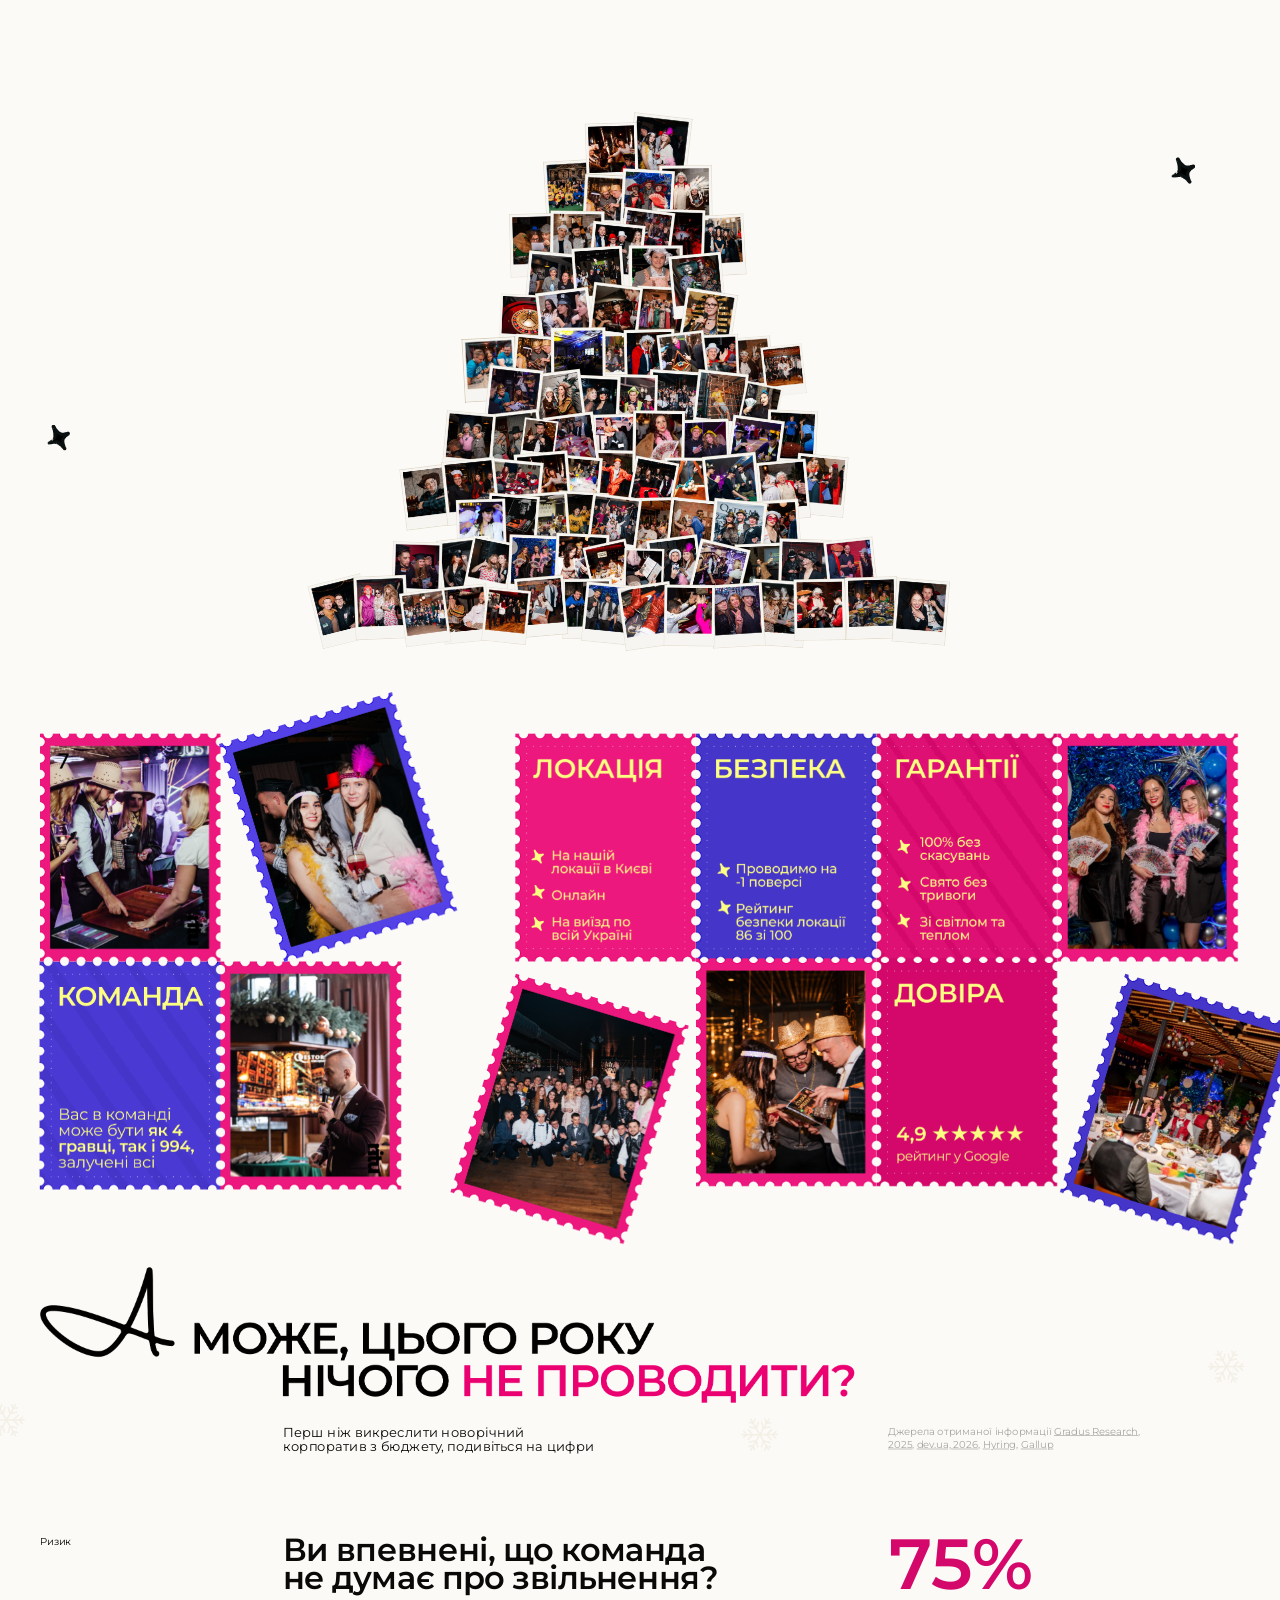
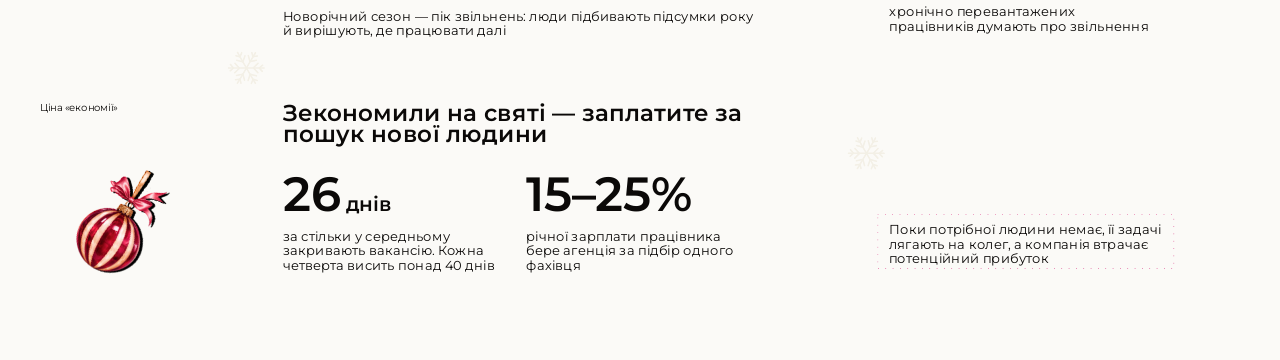
==== index.html @ 0a0fd033 "Move site to repo root, tree preloader intro, stamps tear off one by one, no added shadows Drops the" ====
<!doctype html>
<html lang="uk">
<head>
<meta charset="utf-8">
<meta name="viewport" content="width=device-width, initial-scale=1">
<title>Новорічний корпоратив 2027 · Q-team</title>
<meta name="description" content="Нова надихаюча програма під ключ, на своїй локації зі світлом та без тривог.">
<link rel="preconnect" href="https://fonts.googleapis.com">
<link rel="preconnect" href="https://fonts.gstatic.com" crossorigin>
<link href="https://fonts.googleapis.com/css2?family=Caveat:wght@700&family=Montserrat:wght@400;500;600;700&display=swap" rel="stylesheet">
<link rel="stylesheet" href="style.css">
<link rel="preload" as="image" href="assets/hero-title-1.png" fetchpriority="high">
<link rel="preload" as="image" href="assets/hero-title-2.png" fetchpriority="high">
<link rel="preload" as="image" href="assets/hero-star.png">
<link rel="preload" as="image" href="assets/hero-medal.png">
</head>
<body>

<!-- ===== 1. HERO · ялинка з полароїдів ===== -->
<section class="sec" id="hero" data-h="1030" aria-label="Новорічний корпоратив">
  <div class="stage">
    <div class="tree" id="tree" aria-hidden="true"></div>

    <img class="star" src="assets/hero-star.png" alt="" style="left:875.6px;top:35.7px;width:160.1px">

    <h1 class="sr">Новорічний корпоратив</h1>
    <img class="title t1" src="assets/hero-title-1.png" alt="" style="left:6px;top:204px;width:802.6px">
    <img class="title t2" src="assets/hero-title-2.png" alt="" style="left:1023.5px;top:318.5px;width:834.3px">

    <p class="hero-sub" style="left:60px;top:383px;width:760px"><b>Нова надихаюча програма</b> під ключ, <br>на своїй локації зі світлом та без тривог</p>

    <img class="arr" src="assets/arr-det.svg" alt="" style="left:1004.3px;top:160.6px;width:128.3px">
    <img class="arr rtl" src="assets/arr-fort.svg" alt="" style="left:555.4px;top:529.8px;width:151.4px">
    <img class="arr" src="assets/arr-caps.svg" alt="" style="left:1258.7px;top:671.9px;width:139.3px">
    <img class="arr rtl" src="assets/arr-online.svg" alt="" style="left:386.7px;top:794.8px;width:121.8px">

    <span class="lab" style="left:1201px;top:149px;--r:-18deg">Різдвяний<br>детектив</span>
    <span class="lab" style="left:552px;top:600px;--r:19deg">Форт Боярд</span>
    <span class="lab" style="left:1450px;top:709px;--r:17deg">Капсула<br>Часу</span>
    <span class="lab" style="left:337px;top:798px;--r:-34deg">Онлайн<br>тімбілдінг</span>

    <img class="spark" src="assets/sparkle.svg" alt="" style="left:70.6px;top:637.1px;width:34.8px">
    <img class="spark" src="assets/sparkle.svg" alt="" style="left:1756.9px;top:235.7px;width:36.6px">

    <a class="cta" href="#zayavka" style="left:1463px;top:505px">Залишити заявку</a>
    <img class="medal" src="assets/hero-medal.png" alt="Медаль" style="left:1375.7px;top:442.2px;width:156.2px">
  </div>
</section>

<!-- ===== 2. ПЕРЕВАГИ · поштові марки ===== -->
<section class="sec" id="stamps" data-h="830" aria-label="Чому Q-team">
  <div class="stage">
    <h2 class="sr">Локація, безпека, гарантії, команда і довіра</h2>
    <!-- straight layout = Figma 572:2; the three .tear stamps peel off on scroll into the 470:13295 poses -->
    <div class="st" style="left:772.695px;top:69.723px;width:271.102px">
      <img src="assets/stamps/s-location.png" alt="Локація: на нашій локації в Києві, онлайн, на виїзд по всій Україні">
      <img class="bul" src="assets/stamps/bullet.svg" alt="" style="left:24.243px;top:174.49px">
      <img class="bul" src="assets/stamps/bullet.svg" alt="" style="left:25.243px;top:227.49px">
      <img class="bul" src="assets/stamps/bullet.svg" alt="" style="left:24.243px;top:275.49px">
    </div>
    <div class="st" style="left:1314.898px;top:69.723px;width:271.102px"><img src="assets/stamps/s-guarantee.png" alt="Гарантії: 100% без скасувань, свято без тривоги, зі світлом та теплом"></div>
    <div class="st" style="left:1043.796px;top:69.723px;width:271.102px"><img src="assets/stamps/s-safety.png" alt="Безпека: проводимо на −1 поверсі, рейтинг безпеки локації 86 зі 100"></div>
    <div class="st" style="left:1586px;top:69.723px;width:271.102px"><img src="assets/stamps/p-day5.png" alt="Гості свята з віялами"></div>
    <div class="st" style="left:1043.796px;top:406.891px;width:271.102px"><img src="assets/stamps/p-day6.png" alt="Гості розглядають підказку квесту"></div>
    <div class="st" style="left:1314.898px;top:406.891px;width:271.102px"><img src="assets/stamps/s-trust.png" alt="Довіра: 4,9 зірок, рейтинг у Google"></div>
    <div class="st" style="left:59.24px;top:411.065px;width:543.063px"><img src="assets/stamps/g-team.png" alt="Команда: вас може бути як 4 гравці, так і 994, залучені всі"></div>
    <div class="st" style="left:60.1px;top:69.723px;width:271.102px"><img src="assets/stamps/p-day7.png" alt="Гості корпоративу за ігровим столом"></div>
    <div class="st tear" data-s="1,0,0,1,331.202,69.723" data-t="0.958,-0.287,0.287,0.958,328.683,85.087" style="left:331.202px;top:69.723px;width:271.102px"><img src="assets/stamps/st-day1.png" alt="Гості в карнавальних костюмах"></div>
    <div class="st tear" data-s="-1,0,0,1,1857.102,406.89" data-t="-0.958,-0.287,-0.287,0.958,1947.59,507.99" style="left:1586px;top:406.89px;width:271.102px"><img src="assets/stamps/st-day2b.png" alt="Святковий банкет"></div>
    <div class="st tear" data-s="-1,0,0,1,1043.797,411.891" data-t="-0.958,-0.287,-0.287,0.958,1033.199,507.99" style="left:772.695px;top:411.891px;width:271.102px"><img src="assets/stamps/st-day9.png" alt="Велика команда на корпоративі"></div>
  </div>
</section>

<!-- ===== 3. А МОЖЕ НЕ ПРОВОДИТИ · кулька падає ===== -->
<section class="sec" id="pain" data-h="1080" aria-label="А може, цього року нічого не проводити?">
  <div class="stage">
    <img class="snow" src="assets/snowflake.svg" alt="" style="left:1810.7px;top:165px">
    <img class="snow" src="assets/snowflake.svg" alt="" style="left:1110.8px;top:266.7px">
    <img class="snow" src="assets/snowflake.svg" alt="" style="left:-19px;top:245.3px">
    <img class="snow" src="assets/snowflake.svg" alt="" style="left:1270.8px;top:745.3px">
    <img class="snow" src="assets/snowflake.svg" alt="" style="left:340.8px;top:616.7px">

    <h2 class="sr">А може, цього року нічого не проводити?</h2>
    <img class="ptitle" src="assets/pain-title.png" alt="" style="left:56.8px;top:41.4px;width:1229.2px">

    <p class="t20" style="left:424px;top:277px;width:479px">Перш ніж викреслити новорічний корпоратив з бюджету, подивіться на цифри</p>
    <p class="src" style="left:1332px;top:277px;width:400px">Джерела отриманої інформації
      <a href="https://vikna.tv/dozvillia/opytuvannia/chomu-ukrayinczi-hochut-zvilnytysya-navit-iz-horoshyh-kompanij/" target="_blank" rel="noopener">Gradus Research, 2025</a>,
      <a href="https://dev.ua/news/naim-1783599997" target="_blank" rel="noopener">dev.ua, 2026</a>,
      <a href="https://hyring.com/blog/recruitment-agency-fees-usa/" target="_blank" rel="noopener">Hyring</a>,
      <a href="https://www.gallup.com/workplace/713057/employee-wellbeing-productivity.aspx" target="_blank" rel="noopener">Gallup</a></p>

    <p class="lbl" style="left:60px;top:443px">Ризик</p>
    <h3 class="h48" style="left:424px;top:443px;width:900px">Ви впевнені, що команда<br>не думає про звільнення?</h3>
    <p class="t20" style="left:424px;top:553px;width:724px">Новорічний сезон — пік звільнень: люди підбивають підсумки року й вирішують, де працювати далі</p>
    <p class="big" style="left:1334px;top:443px">75%</p>
    <p class="t20" style="left:1334px;top:546px;width:402px">хронічно перевантажених працівників думають про звільнення</p>

    <p class="lbl" style="left:60px;top:693px">Ціна «економії»</p>
    <h3 class="h35" style="left:424px;top:693px;width:720px">Зекономили на святі — заплатите за пошук нової людини</h3>
    <p class="num" style="left:424px;top:795px">26<small> днів</small></p>
    <p class="t20" style="left:424px;top:883px;width:327px">за стільки у середньому закривають вакансію. Кожна четверта висить понад 40 днів</p>
    <p class="num" style="left:789px;top:795px">15–25%</p>
    <p class="t20" style="left:789px;top:883px;width:320px">річної зарплати працівника бере агенція за підбір одного фахівця</p>

    <img class="parr" src="assets/arr-pink.svg" alt="" style="left:1629.2px;top:621.7px;width:123.4px">
    <img class="dots" src="assets/dotted-box.svg" alt="" style="left:1315.8px;top:861.3px;width:446px">
    <p class="t20" style="left:1333px;top:873px;width:423px">Поки потрібної людини немає, її задачі лягають на колег, а компанія втрачає потенційний прибуток</p>

    <!-- ball: hangs at the title, sways, falls and breaks -->
    <img class="shadow" id="ballShadow" src="assets/rect104.png" alt="" style="left:124.9px;top:914.4px;width:197.4px">
    <img class="broken" id="ballBroken" src="assets/ball-broken.png" alt="" style="left:128.7px;top:692.1px;width:186.9px">
    <div class="shards" id="shards" style="left:222px;top:940px"></div>
    <img class="ball" id="ball" src="assets/ball.png" alt="" style="left:180.4px;top:140.2px;width:130.5px">
  </div>
</section>

<script src="tree-data.js"></script>
<script src="main.js"></script>
</body>
</html>
---- style.css ----
:root{
  --bg:#FBFAF7; --ink:#0B0908; --pink:#EC187E; --pink2:#D3086A; --yel:#FDFF83;
  --pop:cubic-bezier(.34,1.56,.64,1); --ez:cubic-bezier(.22,1,.36,1);
}
*{box-sizing:border-box;margin:0;padding:0}
html,body{background:var(--bg);color:var(--ink);font-family:Montserrat,system-ui,sans-serif;overflow-x:hidden}
img{display:block;user-select:none;-webkit-user-drag:none}
.sr{position:absolute!important;width:1px;height:1px;overflow:hidden;clip:rect(0 0 0 0);white-space:nowrap}

/* every block is a 1920 px design stage scaled to the viewport width */
.sec{position:relative;width:100%;overflow:hidden}
.stage{position:absolute;left:0;top:0;width:1920px;transform-origin:0 0;transform:scale(var(--k,1))}
.stage>*{position:absolute}

/* ================= HERO ================= */
#hero .stage{height:1030px}
.tree{left:0;top:0;width:1920px;height:1030px}
.pl{position:absolute;left:0;top:0;z-index:2;transform-origin:50% 50%;cursor:zoom-in;
  transform:translate(var(--x),var(--y)) rotate(var(--a))}
.anim .pl.wait{visibility:hidden}
.zm{position:absolute;left:0;top:0;z-index:50;pointer-events:none;transition:transform .45s var(--ez),opacity .2s}

.title{z-index:5}
.title.t1{z-index:1}
.hero-sub{font-size:35px;line-height:1.1;letter-spacing:-.04em;font-weight:500;color:#000;z-index:5}
.hero-sub b{font-weight:600;color:var(--pink)}
.lab{font-family:Caveat,cursive;font-weight:700;font-size:35px;line-height:.85;letter-spacing:-.01em;color:var(--pink);
  text-align:center;white-space:nowrap;z-index:6;transform:translate(-50%,-50%) rotate(var(--r))}
.arr,.spark,.star{z-index:6}
.cta{z-index:7;display:flex;align-items:center;justify-content:center;width:395px;height:72px;border-radius:3px;
  background:var(--pink);color:var(--yel);font:700 26px/1.2 Montserrat,sans-serif;text-transform:uppercase;text-decoration:none;
  box-shadow:6px 6px 0 var(--ink); /* the black block behind the button is part of the Figma design */
  transition:transform .3s var(--pop),background-color .2s,color .2s}
.cta:hover{transform:translate(-4px,-4px) scale(1.07);background:var(--yel);color:var(--pink)}
.cta:active{transform:translate(2px,2px);transition-duration:.08s}
.cta:focus-visible{outline:3px solid var(--ink);outline-offset:6px}
.medal{z-index:8;pointer-events:none}

/* hero intro (only when JS is on) */
.anim .star{opacity:0;transform:translateY(-240px) rotate(-70deg) scale(.5);transition:transform 1.05s var(--pop),opacity .4s var(--ez)}
.anim .star.on{opacity:1;transform:none}
.anim .arr{clip-path:inset(-20% 100% -20% -20%);transition:clip-path .9s cubic-bezier(.45,.05,.3,1)}
.anim .arr.rtl{clip-path:inset(-20% -20% -20% 100%)}
.anim .arr.on{clip-path:inset(-20% -20% -20% -20%)}
.anim .lab{opacity:0;transition:opacity .7s var(--ez) .25s}
.anim .lab.on{opacity:1}
.anim .title,.anim .hero-sub{opacity:0;transform:translateY(24px);transition:opacity .8s var(--ez),transform .9s var(--ez)}
.anim .title.on,.anim .hero-sub.on{opacity:1;transform:none}
.anim .cta:not(.on){opacity:0;transform:translateY(24px)}
.anim .cta.on{transition:transform .3s var(--pop),background-color .2s,color .2s,opacity .8s}
.anim .medal{opacity:0;transform:scale(.4) rotate(-30deg);transition:transform .8s var(--pop),opacity .4s}
.anim .medal.on{opacity:1;transform:none}

/* ================= STAMPS ================= */
#stamps{overflow:visible;z-index:2}
#stamps .stage{height:830px}
.st{z-index:1;transform-origin:0 0;will-change:transform}
.st img{width:100%;height:auto}
.st .bul{position:absolute;width:18.8px}
.st.tear{z-index:3;transition:transform 1s cubic-bezier(.34,1.35,.64,1)}

/* ================= PAIN / BALL ================= */
#pain{z-index:1}
#pain .stage{height:1080px}
.snow{width:58px;opacity:.9}
.ptitle{z-index:3}
.t20{font-size:20px;line-height:1.1;color:var(--ink)}
.src{font-size:15px;line-height:1.3;color:#A8A6A2}
.src a{color:inherit}
.src a:hover{color:var(--pink)}
.lbl{font-size:15px;line-height:1.2;letter-spacing:-.02em}
.h48{font-size:48px;line-height:.9;font-weight:600;letter-spacing:-.02em}
.h35{font-size:35px;line-height:.9;font-weight:600}
.big{font-size:107px;line-height:.81;font-weight:600;color:var(--pink2)}
.num{font-size:72px;line-height:72px;font-weight:600}
.num small{font-size:30px}
.dots{z-index:0}
.anim .parr{clip-path:inset(100% -10% -10% -10%);transition:clip-path 1s cubic-bezier(.45,.05,.3,1)}
.anim .parr.on{clip-path:inset(-10% -10% -10% -10%)}

.ball{z-index:10;transform-origin:50% 0;will-change:transform}
.broken,.shadow{opacity:0;z-index:9}
.broken.on{opacity:1;animation:land .55s var(--pop)}
.shadow.on{opacity:1;transition:opacity .4s}
@keyframes land{0%{transform:translateY(-14px) scaleY(.9)}60%{transform:translateY(2px) scaleY(1.03)}100%{transform:none}}
.ball.sway{animation:sway 1.7s ease-in-out forwards}
@keyframes sway{
  0%{transform:rotate(0)} 18%{transform:rotate(7deg)} 38%{transform:rotate(-9deg)}
  58%{transform:rotate(11deg)} 78%{transform:rotate(-6deg)} 100%{transform:rotate(3deg)}}
.ball.fall{transition:transform .62s cubic-bezier(.55,0,1,.45)}
.ball.gone{opacity:0;transition:opacity .05s}
.shards{width:0;height:0;z-index:11}
.shards i{position:absolute;left:0;top:0;width:10px;height:7px;border-radius:2px;
  transition:transform .7s cubic-bezier(.2,.8,.3,1),opacity .7s ease-in}
#pain.hit .stage{animation:jolt .35s ease-out}
@keyframes jolt{0%,100%{translate:0 0}30%{translate:0 4px}60%{translate:0 -2px}}

@media (prefers-reduced-motion:reduce){
  .anim .star,.anim .arr,.anim .lab,.anim .title,.anim .hero-sub,.anim .cta,.anim .medal,.anim .parr{opacity:1!important;transform:none!important;clip-path:none!important;transition:none!important}
  .anim .pl.wait{visibility:visible}
}
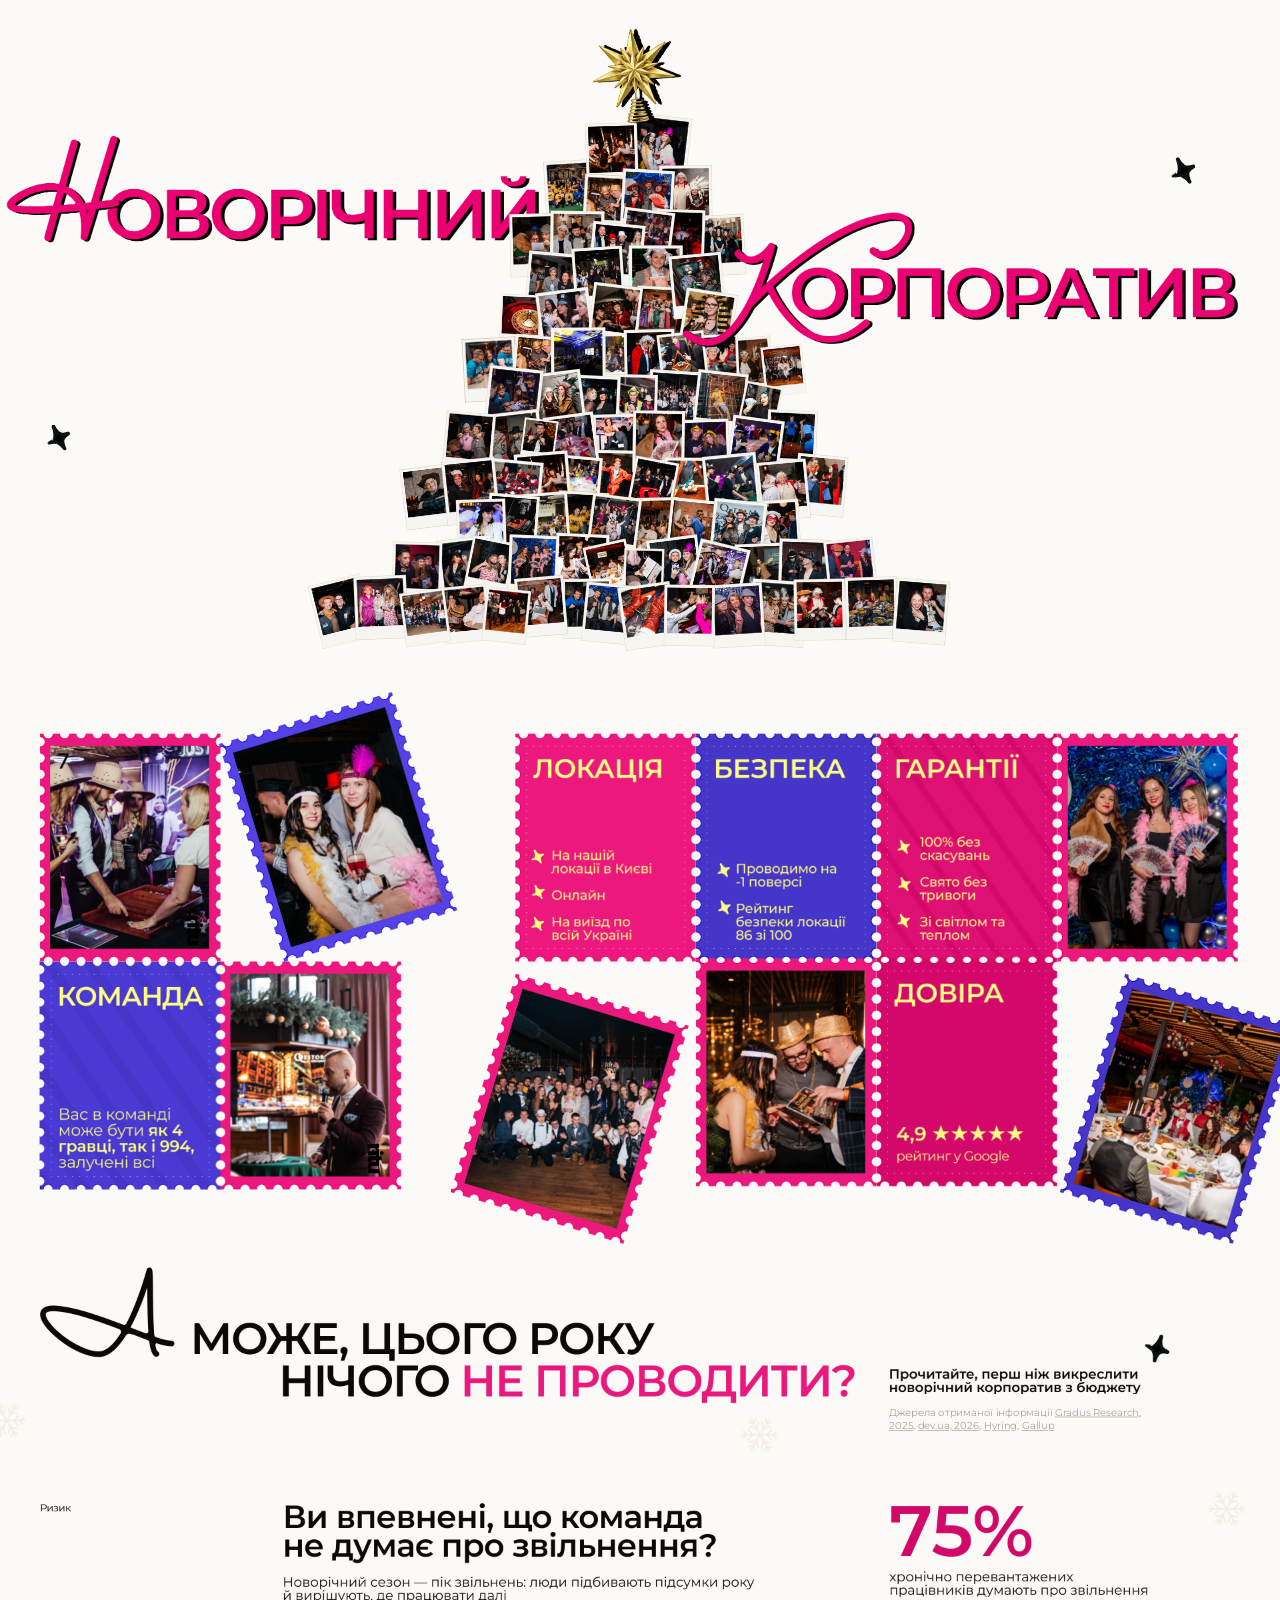
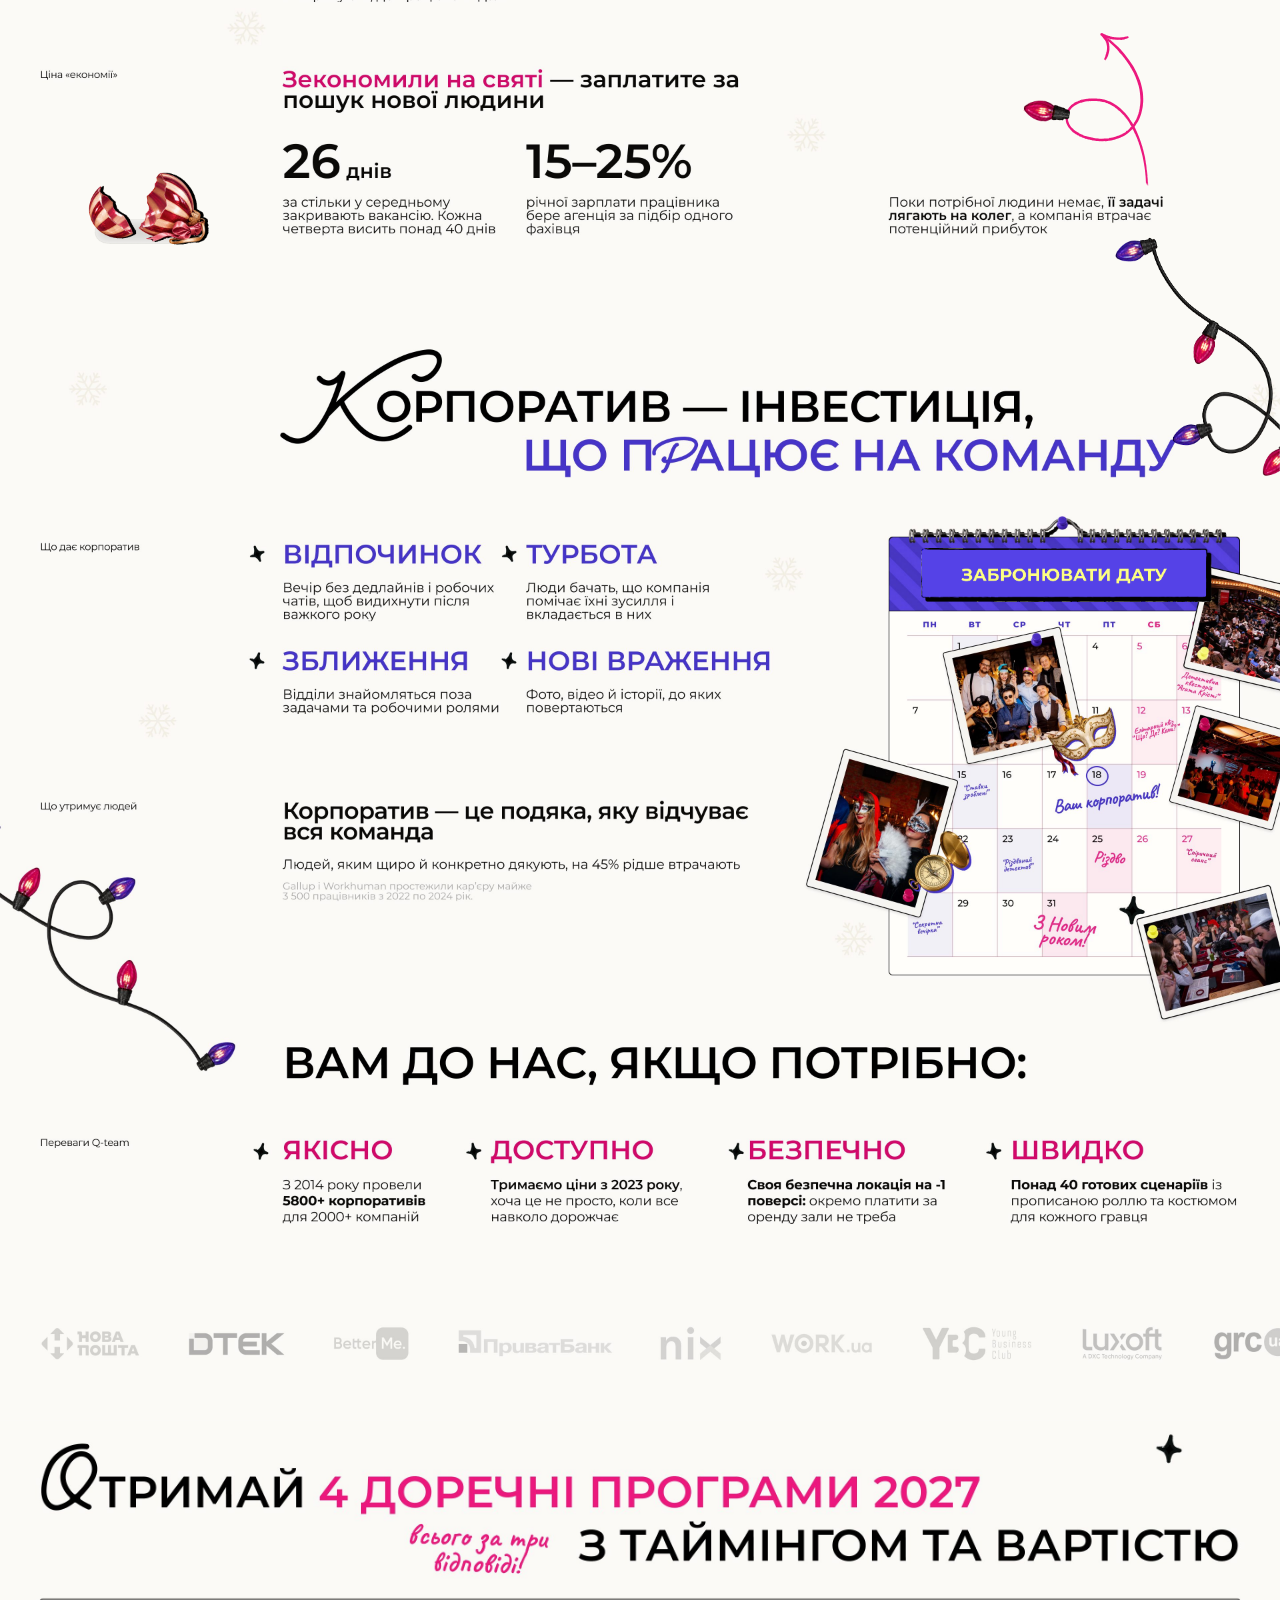
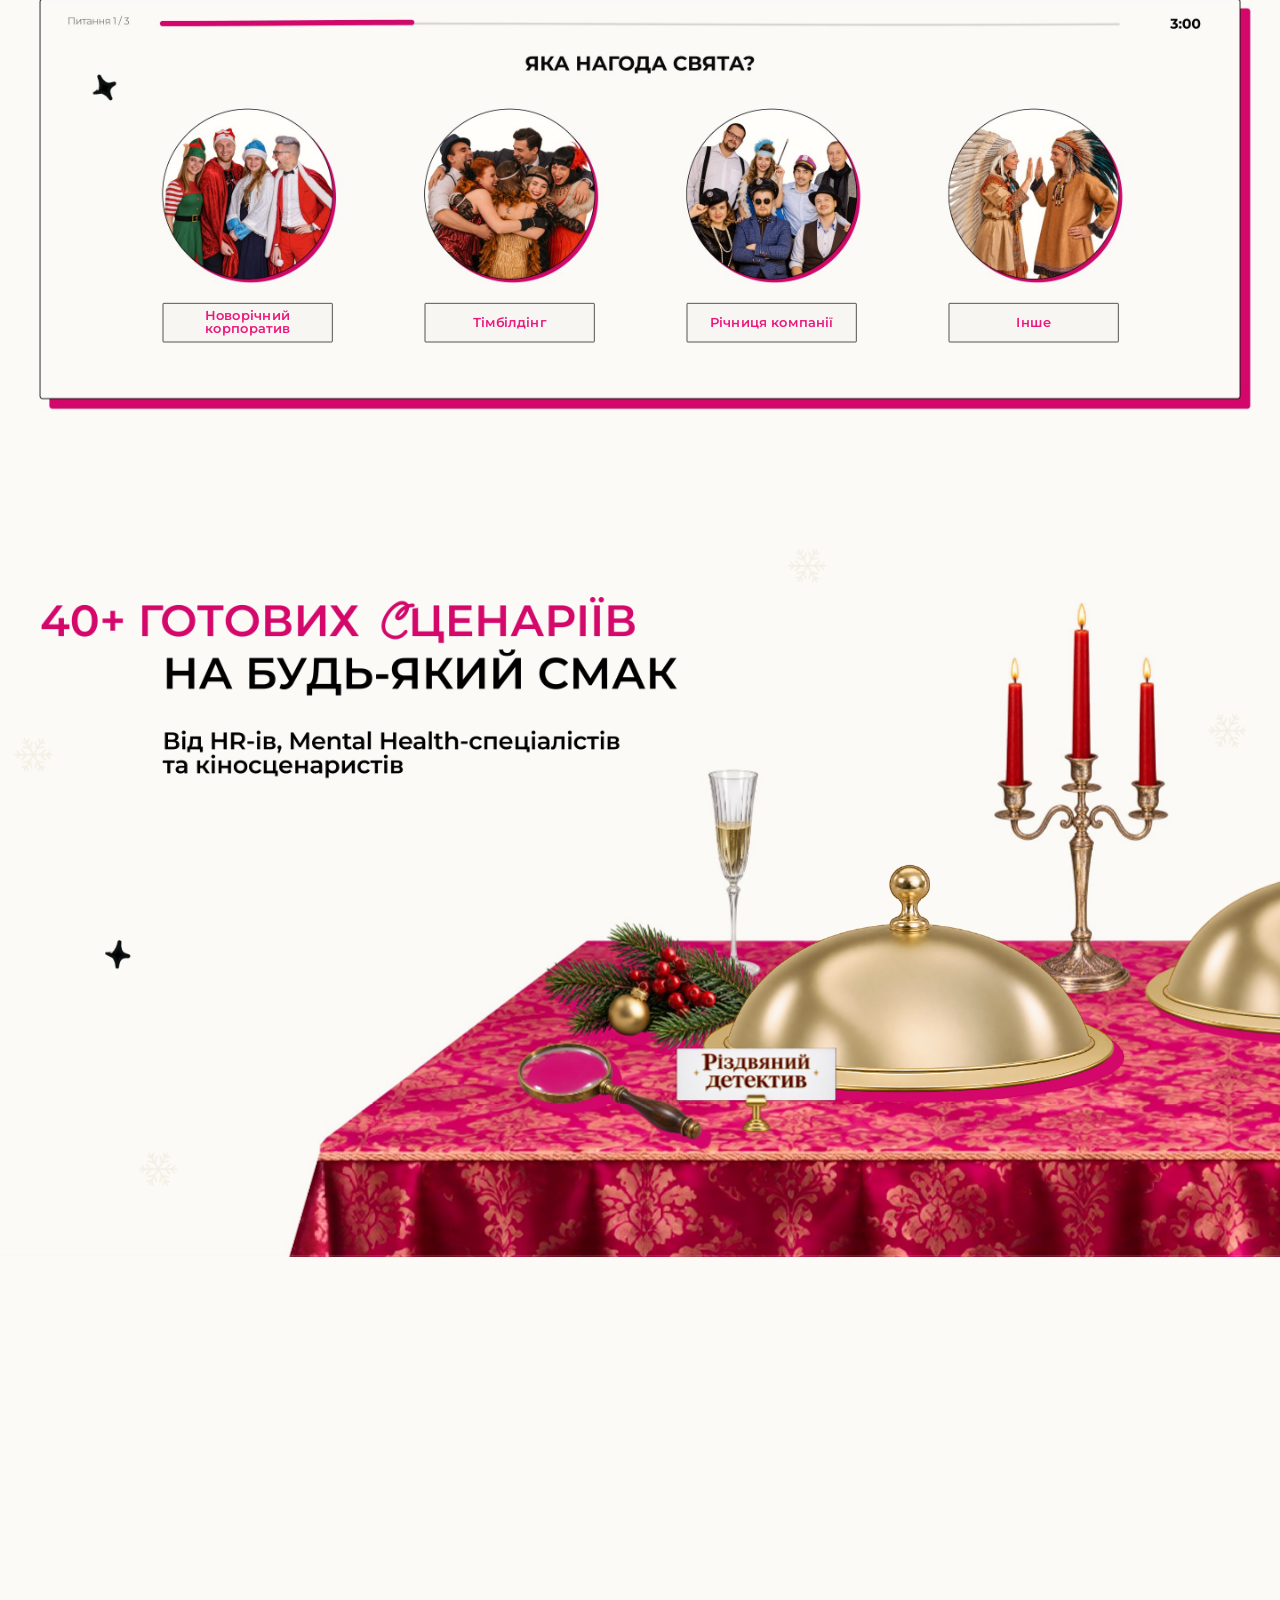
==== commit 88edcbed: "Add blocks 3-5: pain/investment/calendar block, quiz with form, pinned scenarios table Co-Authored-B" ====
--- a/index.html
+++ b/index.html
@@ -71,47 +71,69 @@
   </div>
 </section>
 
-<!-- ===== 3. А МОЖЕ НЕ ПРОВОДИТИ · кулька падає ===== -->
-<section class="sec" id="pain" data-h="1080" aria-label="А може, цього року нічого не проводити?">
+<!-- ===== 3. А МОЖЕ НЕ ПРОВОДИТИ + ІНВЕСТИЦІЯ (Figma 581:220) · кулька падає ===== -->
+<section class="sec" id="pain" data-h="2671" aria-label="А може, цього року нічого не проводити?">
   <div class="stage">
-    <img class="snow" src="assets/snowflake.svg" alt="" style="left:1810.7px;top:165px">
-    <img class="snow" src="assets/snowflake.svg" alt="" style="left:1110.8px;top:266.7px">
-    <img class="snow" src="assets/snowflake.svg" alt="" style="left:-19px;top:245.3px">
-    <img class="snow" src="assets/snowflake.svg" alt="" style="left:1270.8px;top:745.3px">
-    <img class="snow" src="assets/snowflake.svg" alt="" style="left:340.8px;top:616.7px">
-
-    <h2 class="sr">А може, цього року нічого не проводити?</h2>
-    <img class="ptitle" src="assets/pain-title.png" alt="" style="left:56.8px;top:41.4px;width:1229.2px">
-
-    <p class="t20" style="left:424px;top:277px;width:479px">Перш ніж викреслити новорічний корпоратив з бюджету, подивіться на цифри</p>
-    <p class="src" style="left:1332px;top:277px;width:400px">Джерела отриманої інформації
+    <img class="b3bg" src="assets/b3/bg.jpg" alt="" style="left:0;top:0;width:1920px">
+    <div class="sr">
+      <h2>А може, цього року нічого не проводити?</h2>
+      <p>Ви впевнені, що команда не думає про звільнення? 75% хронічно перевантажених працівників думають про звільнення.</p>
+      <p>Зекономили на святі — заплатите за пошук нової людини: 26 днів у середньому закривають вакансію, агенція бере 15–25% річної зарплати.</p>
+      <h2>Корпоратив — інвестиція, що працює на команду</h2>
+      <p>Відпочинок, турбота, зближення, нові враження.</p>
+      <h2>Вам до нас, якщо потрібно: якісно, доступно, безпечно, швидко</h2>
+    </div>
+    <p class="src" style="left:1333.4px;top:249.4px;width:389px">Джерела отриманої інформації
       <a href="https://vikna.tv/dozvillia/opytuvannia/chomu-ukrayinczi-hochut-zvilnytysya-navit-iz-horoshyh-kompanij/" target="_blank" rel="noopener">Gradus Research, 2025</a>,
       <a href="https://dev.ua/news/naim-1783599997" target="_blank" rel="noopener">dev.ua, 2026</a>,
       <a href="https://hyring.com/blog/recruitment-agency-fees-usa/" target="_blank" rel="noopener">Hyring</a>,
       <a href="https://www.gallup.com/workplace/713057/employee-wellbeing-productivity.aspx" target="_blank" rel="noopener">Gallup</a></p>
 
-    <p class="lbl" style="left:60px;top:443px">Ризик</p>
-    <h3 class="h48" style="left:424px;top:443px;width:900px">Ви впевнені, що команда<br>не думає про звільнення?</h3>
-    <p class="t20" style="left:424px;top:553px;width:724px">Новорічний сезон — пік звільнень: люди підбивають підсумки року й вирішують, де працювати далі</p>
-    <p class="big" style="left:1334px;top:443px">75%</p>
-    <p class="t20" style="left:1334px;top:546px;width:402px">хронічно перевантажених працівників думають про звільнення</p>
+    <!-- appears only after the ball has broken -->
+    <img class="reveal parr" src="assets/arr-pink.svg" alt="" style="left:1598.1px;top:588.7px;width:125.1px">
+    <img class="reveal bulb" src="assets/b3/bulb.png" alt="" style="left:1532.4px;top:668.7px;width:79px">
+    <img class="reveal garl" src="assets/b3/garland.png" alt="" style="left:1656.8px;top:827.6px;width:263.3px">
 
-    <p class="lbl" style="left:60px;top:693px">Ціна «економії»</p>
-    <h3 class="h35" style="left:424px;top:693px;width:720px">Зекономили на святі — заплатите за пошук нової людини</h3>
-    <p class="num" style="left:424px;top:795px">26<small> днів</small></p>
-    <p class="t20" style="left:424px;top:883px;width:327px">за стільки у середньому закривають вакансію. Кожна четверта висить понад 40 днів</p>
-    <p class="num" style="left:789px;top:795px">15–25%</p>
-    <p class="t20" style="left:789px;top:883px;width:320px">річної зарплати працівника бере агенція за підбір одного фахівця</p>
-
-    <img class="parr" src="assets/arr-pink.svg" alt="" style="left:1629.2px;top:621.7px;width:123.4px">
-    <img class="dots" src="assets/dotted-box.svg" alt="" style="left:1315.8px;top:861.3px;width:446px">
-    <p class="t20" style="left:1333px;top:873px;width:423px">Поки потрібної людини немає, її задачі лягають на колег, а компанія втрачає потенційний прибуток</p>
+    <a class="date-btn" href="#zayavka" style="left:1381.9px;top:1362.3px;width:435.5px"><img src="assets/b3/btn-date.png" alt="Забронювати дату"></a>
 
     <!-- ball: hangs at the title, sways, falls and breaks -->
-    <img class="shadow" id="ballShadow" src="assets/rect104.png" alt="" style="left:124.9px;top:914.4px;width:197.4px">
-    <img class="broken" id="ballBroken" src="assets/ball-broken.png" alt="" style="left:128.7px;top:692.1px;width:186.9px">
-    <div class="shards" id="shards" style="left:222px;top:940px"></div>
+    <img class="shadow" id="ballShadow" src="assets/rect104.png" alt="" style="left:124.9px;top:854.4px;width:197.4px">
+    <img class="broken" id="ballBroken" src="assets/ball-broken.png" alt="" style="left:128.7px;top:632.1px;width:186.9px">
+    <div class="shards" id="shards" style="left:222px;top:880px"></div>
     <img class="ball" id="ball" src="assets/ball.png" alt="" style="left:180.4px;top:140.2px;width:130.5px">
+  </div>
+</section>
+
+<!-- ===== 4. КВІЗ (Figma 594:990 + 619:*) ===== -->
+<section class="sec" id="zayavka" data-h="997" aria-label="Отримай 4 доречні програми 2027">
+  <div class="stage" id="quiz">
+    <h2 class="sr">Отримай 4 доречні програми 2027 з таймінгом та вартістю</h2>
+    <div class="qs on" data-step="0"><img class="qbg" src="assets/quiz/q1.jpg" alt=""></div>
+    <div class="qs" data-step="1"><img class="qbg" src="assets/quiz/q2.jpg" alt=""></div>
+    <div class="qs" data-step="2"><img class="qbg" src="assets/quiz/q3.jpg" alt=""></div>
+    <form class="qs" data-step="3" id="qform" novalidate>
+      <img class="qbg" src="assets/quiz/form.jpg" alt="">
+      <span class="chip" style="left:509.3px;top:379px;width:258.2px"></span>
+      <span class="chip" style="left:812.4px;top:379px;width:258.2px"></span>
+      <span class="chip" style="left:1113.1px;top:379px;width:258.2px"></span>
+      <input class="fld" name="name" autocomplete="name" placeholder="Ваше ім’я" required style="left:287.6px;width:388.5px">
+      <input class="fld" name="phone" type="tel" autocomplete="tel" placeholder="38 (123) 456-78-90" required style="left:746.1px;width:388.5px">
+      <input class="fld" name="company" autocomplete="organization" placeholder="Назва компанії (необов’язково)" style="left:1204.6px;width:388.5px">
+      <button class="send" type="submit" style="left:766.3px;top:690.9px;width:355.5px"><img src="assets/quiz/btn-send.png" alt="Отримати програми"></button>
+      <button class="prev" type="button" style="left:200px;top:815px;width:170px">Попереднє питання</button>
+      <p class="thanks" hidden>Дякуємо! Ми надішлемо 4 програми з таймінгом і вартістю найближчим часом.</p>
+    </form>
+  </div>
+</section>
+
+<!-- ===== 5. СЦЕНАРІЇ · стіл, кришки відкриваються під час прокрутки (Figma 615:130 + стани) ===== -->
+<section class="scen" id="scen" aria-label="40+ готових сценаріїв на будь-який смак">
+  <div class="pin">
+    <div class="stage" id="scenStage">
+      <h2 class="sr">40+ готових сценаріїв на будь-який смак</h2>
+      <div class="tbl" id="tbl"></div>
+      <div id="ovs"></div>
+    </div>
   </div>
 </section>
 
--- a/style.css
+++ b/style.css
@@ -99,3 +99,52 @@
   .anim .star,.anim .arr,.anim .lab,.anim .title,.anim .hero-sub,.anim .cta,.anim .medal,.anim .parr{opacity:1!important;transform:none!important;clip-path:none!important;transition:none!important}
   .anim .pl.wait{visibility:visible}
 }
+
+/* ================= BLOCK 3 · new long version (Figma 581:220) ================= */
+#pain .stage{height:2671px}
+.b3bg{z-index:0}
+#pain .src{z-index:2}
+.reveal{z-index:4}
+.anim .bulb{opacity:0;transform:scale(.6);transition:opacity .5s var(--ez) .5s,transform .6s var(--pop) .5s}
+.anim .bulb.on{opacity:1;transform:none}
+.anim .garl{clip-path:inset(0 0 100% 0);transition:clip-path 1.4s cubic-bezier(.45,.05,.3,1) .7s}
+.anim .garl.on{clip-path:inset(0 0 0 0)}
+.date-btn{z-index:5;display:block;transition:transform .3s var(--pop)}
+.date-btn img{width:100%;height:auto}
+.date-btn:hover{transform:translate(-3px,-3px) scale(1.05)}
+.date-btn:active{transform:translate(2px,2px);transition-duration:.08s}
+
+/* ================= QUIZ ================= */
+#zayavka .stage{height:997px}
+.qs{position:absolute;left:0;top:0;width:1920px;height:997px;opacity:0;visibility:hidden;transition:opacity .45s var(--ez),visibility .45s}
+.qs.on{opacity:1;visibility:visible}
+.qs>*{position:absolute}
+.qbg{left:0;top:0;width:1920px}
+.opt{display:flex;align-items:center;justify-content:center;padding:0 30px;background:#F8F6F3;border:1.23px solid #000;border-radius:1.5px;
+  font:600 20px/.95 Montserrat,sans-serif;color:var(--pink);text-align:center;cursor:pointer;transition:background-color .2s,color .2s,transform .25s var(--pop)}
+.opt:hover,.opt.hov,.opt.sel{background:var(--pink);color:var(--bg)}
+.opt:focus-visible{outline:3px solid var(--ink);outline-offset:4px}
+.circ{border:0;background:none;border-radius:50%;cursor:pointer;padding:0}
+.prev{border:0;background:none;color:transparent;cursor:pointer;height:26px;padding:0}
+.chip{display:flex;align-items:center;justify-content:center;height:40.87px;font:600 15px/1.2 Montserrat,sans-serif;color:var(--pink2);text-align:center}
+.fld{top:571px;height:58px;border:0;background:transparent;padding:0 10px;font:400 22.2px/1.2 Montserrat,sans-serif;color:var(--ink);outline:none}
+.fld::placeholder{color:#3a3633}
+.fld.err::placeholder{color:var(--pink)}
+.fld:focus{background:rgba(236,24,126,.05)}
+.send{border:0;background:none;padding:0;cursor:pointer;transition:transform .3s var(--pop)}
+.send img{width:100%;height:auto}
+.send:hover{transform:translate(-3px,-3px) scale(1.05)}
+.send:active{transform:translate(2px,2px);transition-duration:.08s}
+.thanks{left:0;top:560px;width:1920px;text-align:center;font:600 32px/1.3 Montserrat,sans-serif;color:var(--pink)}
+#qform.done .fld,#qform.done .send,#qform.done .prev{display:none}
+
+/* ================= SCENARIOS (pinned table) ================= */
+.scen{position:relative;width:100%}
+.scen .pin{position:sticky;top:0;width:100%;overflow:hidden}
+#scenStage{height:1157px}
+.tbl{left:0;top:0;width:6070px;height:10px;will-change:transform}
+.tbl img{position:absolute;max-width:none}
+.tbl .lid{transform-origin:0 0;will-change:transform}
+.tbl .ph{transform-origin:50% 100%;will-change:transform,opacity}
+#ovs{left:0;top:0;width:1920px;height:1157px;pointer-events:none}
+#ovs img{position:absolute;left:0;top:0;width:1920px;opacity:0;will-change:opacity}
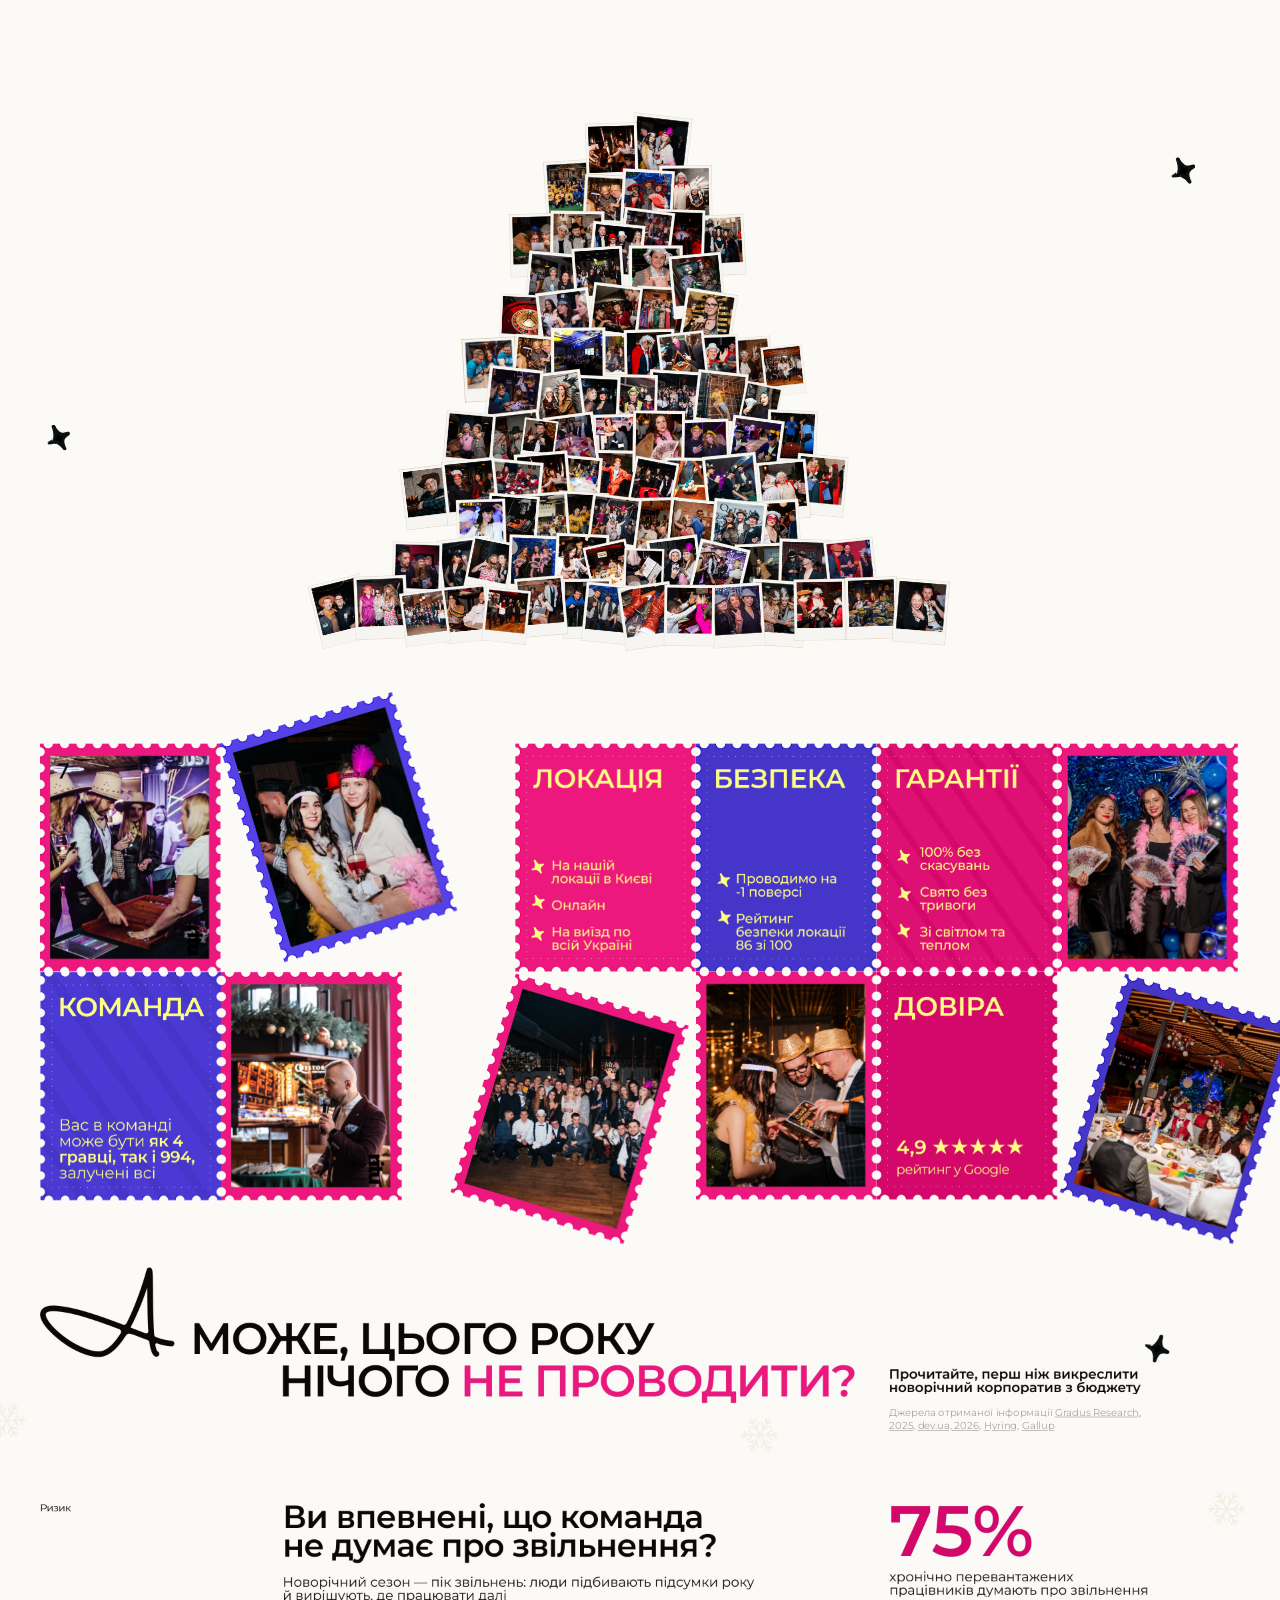
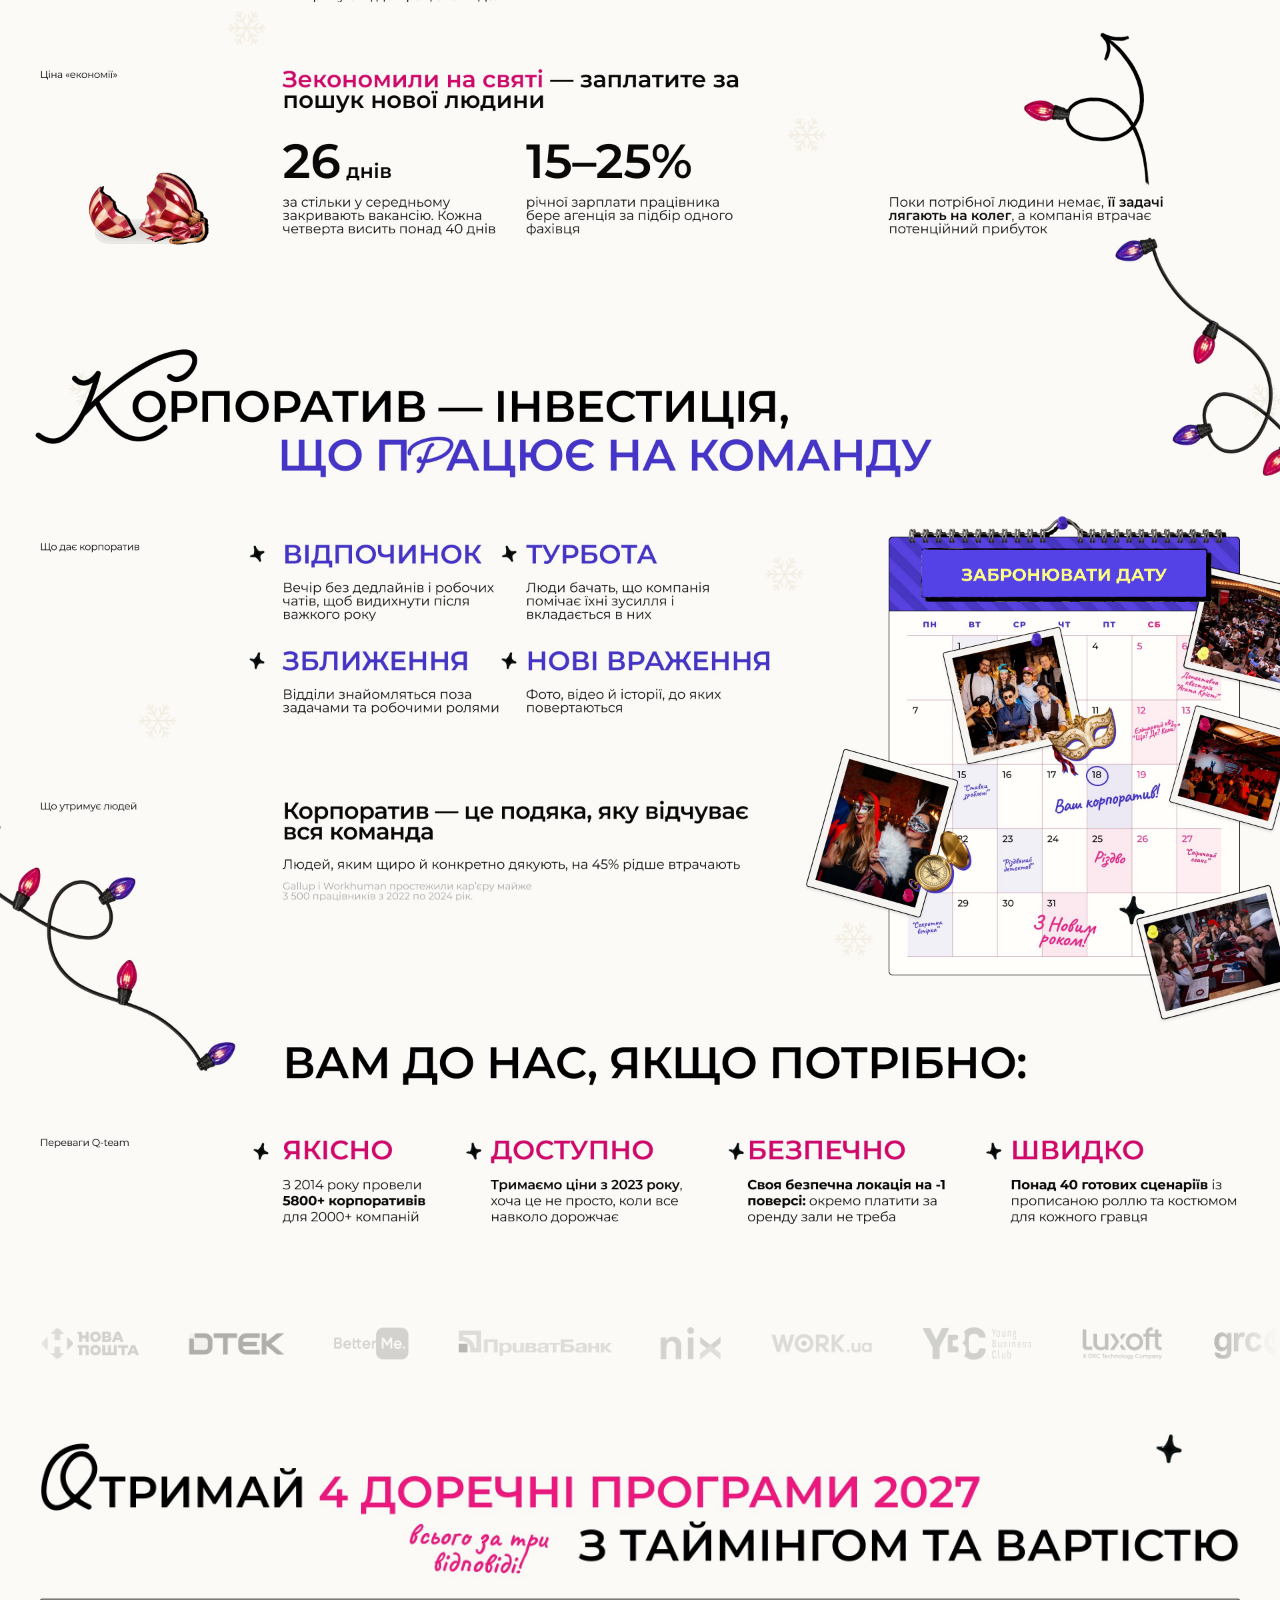
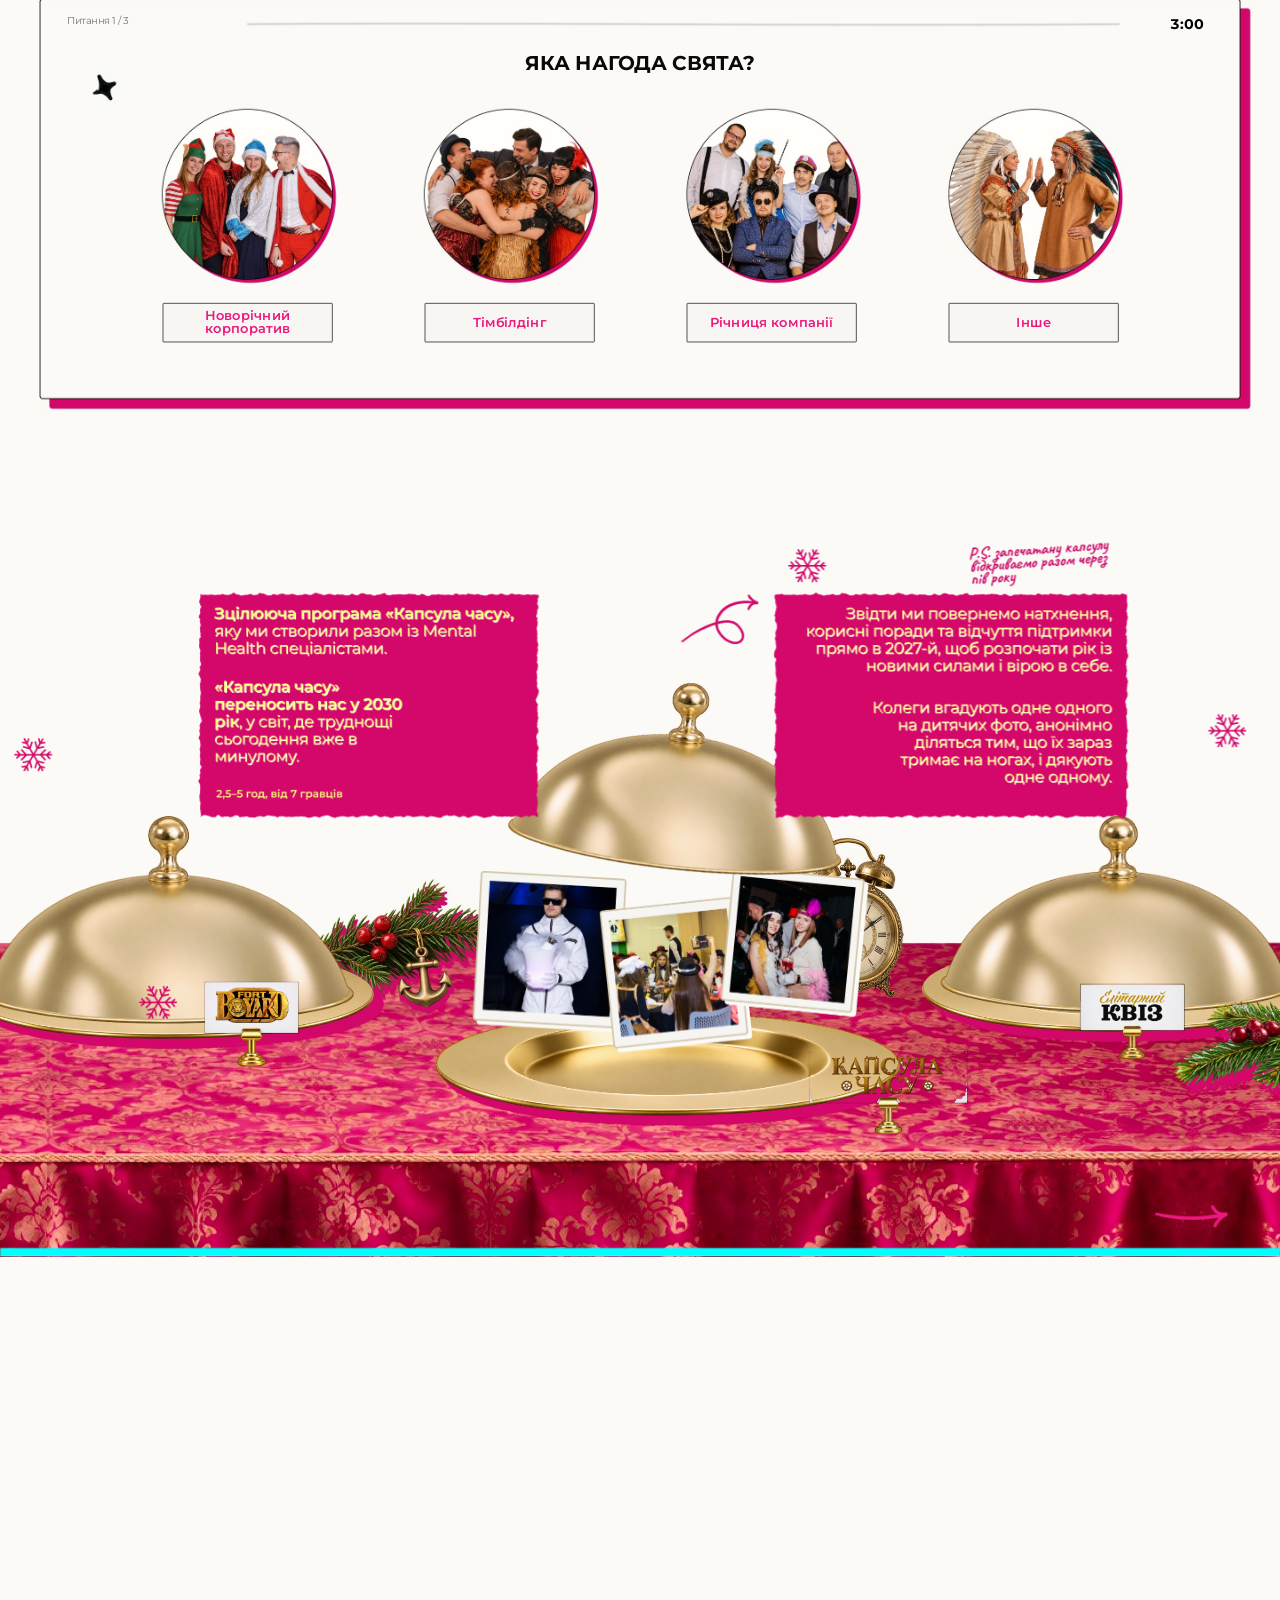
==== commit 0203004c: "Port previous-site motion: smoothed table camera with snap, animated quiz, logos marquee; stamps per" ====
--- a/index.html
+++ b/index.html
@@ -51,23 +51,23 @@
 <section class="sec" id="stamps" data-h="830" aria-label="Чому Q-team">
   <div class="stage">
     <h2 class="sr">Локація, безпека, гарантії, команда і довіра</h2>
-    <!-- straight layout = Figma 572:2; the three .tear stamps peel off on scroll into the 470:13295 poses -->
-    <div class="st" style="left:772.695px;top:69.723px;width:271.102px">
+    <!-- Figma 578:108: day 1 and day 9 are already tilted; only the last stamp (day 2) peels off on scroll -->
+    <div class="st" style="left:772.695px;top:84.723px;width:271.102px">
       <img src="assets/stamps/s-location.png" alt="Локація: на нашій локації в Києві, онлайн, на виїзд по всій Україні">
       <img class="bul" src="assets/stamps/bullet.svg" alt="" style="left:24.243px;top:174.49px">
       <img class="bul" src="assets/stamps/bullet.svg" alt="" style="left:25.243px;top:227.49px">
       <img class="bul" src="assets/stamps/bullet.svg" alt="" style="left:24.243px;top:275.49px">
     </div>
-    <div class="st" style="left:1314.898px;top:69.723px;width:271.102px"><img src="assets/stamps/s-guarantee.png" alt="Гарантії: 100% без скасувань, свято без тривоги, зі світлом та теплом"></div>
-    <div class="st" style="left:1043.796px;top:69.723px;width:271.102px"><img src="assets/stamps/s-safety.png" alt="Безпека: проводимо на −1 поверсі, рейтинг безпеки локації 86 зі 100"></div>
-    <div class="st" style="left:1586px;top:69.723px;width:271.102px"><img src="assets/stamps/p-day5.png" alt="Гості свята з віялами"></div>
-    <div class="st" style="left:1043.796px;top:406.891px;width:271.102px"><img src="assets/stamps/p-day6.png" alt="Гості розглядають підказку квесту"></div>
-    <div class="st" style="left:1314.898px;top:406.891px;width:271.102px"><img src="assets/stamps/s-trust.png" alt="Довіра: 4,9 зірок, рейтинг у Google"></div>
-    <div class="st" style="left:59.24px;top:411.065px;width:543.063px"><img src="assets/stamps/g-team.png" alt="Команда: вас може бути як 4 гравці, так і 994, залучені всі"></div>
-    <div class="st" style="left:60.1px;top:69.723px;width:271.102px"><img src="assets/stamps/p-day7.png" alt="Гості корпоративу за ігровим столом"></div>
-    <div class="st tear" data-s="1,0,0,1,331.202,69.723" data-t="0.958,-0.287,0.287,0.958,328.683,85.087" style="left:331.202px;top:69.723px;width:271.102px"><img src="assets/stamps/st-day1.png" alt="Гості в карнавальних костюмах"></div>
-    <div class="st tear" data-s="-1,0,0,1,1857.102,406.89" data-t="-0.958,-0.287,-0.287,0.958,1947.59,507.99" style="left:1586px;top:406.89px;width:271.102px"><img src="assets/stamps/st-day2b.png" alt="Святковий банкет"></div>
-    <div class="st tear" data-s="-1,0,0,1,1043.797,411.891" data-t="-0.958,-0.287,-0.287,0.958,1033.199,507.99" style="left:772.695px;top:411.891px;width:271.102px"><img src="assets/stamps/st-day9.png" alt="Велика команда на корпоративі"></div>
+    <div class="st" style="left:1314.898px;top:84.723px;width:271.102px"><img src="assets/stamps/s-guarantee.png" alt="Гарантії: 100% без скасувань, свято без тривоги, зі світлом та теплом"></div>
+    <div class="st" style="left:1043.796px;top:84.723px;width:271.102px"><img src="assets/stamps/s-safety.png" alt="Безпека: проводимо на −1 поверсі, рейтинг безпеки локації 86 зі 100"></div>
+    <div class="st" style="left:1586px;top:84.723px;width:271.102px"><img src="assets/stamps/p-day5.png" alt="Гості свята з віялами"></div>
+    <div class="st" style="left:1043.796px;top:426.891px;width:271.102px"><img src="assets/stamps/p-day6.png" alt="Гості розглядають підказку квесту"></div>
+    <div class="st" style="left:1314.898px;top:426.891px;width:271.102px"><img src="assets/stamps/s-trust.png" alt="Довіра: 4,9 зірок, рейтинг у Google"></div>
+    <div class="st" style="left:60.1px;top:426.891px;width:543.063px"><img src="assets/stamps/g-team.png" alt="Команда: вас може бути як 4 гравці, так і 994, залучені всі"></div>
+    <div class="st" style="left:60.1px;top:84.723px;width:271.102px"><img src="assets/stamps/p-day7.png" alt="Гості корпоративу за ігровим столом"></div>
+    <div class="st tear pre" data-s="1,0,0,1,331.202,69.723" data-t="0.958,-0.287,0.287,0.958,328.683,85.087" style="left:331.202px;top:69.723px;width:271.102px"><img src="assets/stamps/st-day1.png" alt="Гості в карнавальних костюмах"></div>
+    <div class="st tear" data-s="-1,0,0,1,1857.102,426.891" data-t="-0.958,-0.287,-0.287,0.958,1947.59,507.99" style="left:1586px;top:426.891px;width:271.102px"><img src="assets/stamps/st-day2b.png" alt="Святковий банкет"></div>
+    <div class="st tear pre" data-s="-1,0,0,1,1043.797,411.891" data-t="-0.958,-0.287,-0.287,0.958,1033.199,507.99" style="left:772.695px;top:411.891px;width:271.102px"><img src="assets/stamps/st-day9.png" alt="Велика команда на корпоративі"></div>
   </div>
 </section>
 
@@ -89,10 +89,10 @@
       <a href="https://hyring.com/blog/recruitment-agency-fees-usa/" target="_blank" rel="noopener">Hyring</a>,
       <a href="https://www.gallup.com/workplace/713057/employee-wellbeing-productivity.aspx" target="_blank" rel="noopener">Gallup</a></p>
 
-    <!-- appears only after the ball has broken -->
-    <img class="reveal parr" src="assets/arr-pink.svg" alt="" style="left:1598.1px;top:588.7px;width:125.1px">
-    <img class="reveal bulb" src="assets/b3/bulb.png" alt="" style="left:1532.4px;top:668.7px;width:79px">
-    <img class="reveal garl" src="assets/b3/garland.png" alt="" style="left:1656.8px;top:827.6px;width:263.3px">
+    <!-- the arrow, bulb and garland are static, part of the background (Figma 581:220); the logos run endlessly -->
+    <div class="logos" style="left:0;top:2526.65px" aria-label="Нам довіряють: Нова пошта, ДТЕК, BetterMe, ПриватБанк, NIX, Work.ua, Luxoft, EPAM, Danone, McDonald’s, Puma, Coca-Cola та інші">
+      <div class="row"><img src="assets/b3/logos.png" alt=""><img src="assets/b3/logos.png" alt=""></div>
+    </div>
 
     <a class="date-btn" href="#zayavka" style="left:1381.9px;top:1362.3px;width:435.5px"><img src="assets/b3/btn-date.png" alt="Забронювати дату"></a>
 
@@ -108,10 +108,14 @@
 <section class="sec" id="zayavka" data-h="997" aria-label="Отримай 4 доречні програми 2027">
   <div class="stage" id="quiz">
     <h2 class="sr">Отримай 4 доречні програми 2027 з таймінгом та вартістю</h2>
-    <div class="qs on" data-step="0"><img class="qbg" src="assets/quiz/q1.jpg" alt=""></div>
-    <div class="qs" data-step="1"><img class="qbg" src="assets/quiz/q2.jpg" alt=""></div>
-    <div class="qs" data-step="2"><img class="qbg" src="assets/quiz/q3.jpg" alt=""></div>
-    <form class="qs" data-step="3" id="qform" novalidate>
+    <img class="qbg" src="assets/quiz/base.jpg" alt="">
+    <div class="qrun" id="qrun">
+      <p class="qprog" id="qprog" style="left:101px;top:291.2px">Питання 1 / 3</p>
+      <span class="qtrack" style="left:372.1px;top:300.9px;width:1305.9px"><i id="qfill"></i></span>
+      <p class="qtimer" id="qtimer" style="left:1755.2px;top:291.5px" aria-label="Час на квіз">3:00</p>
+    </div>
+    <div id="qbody"></div>
+    <form class="qs" id="qform" novalidate>
       <img class="qbg" src="assets/quiz/form.jpg" alt="">
       <span class="chip" style="left:509.3px;top:379px;width:258.2px"></span>
       <span class="chip" style="left:812.4px;top:379px;width:258.2px"></span>
--- a/style.css
+++ b/style.css
@@ -3,7 +3,10 @@
   --pop:cubic-bezier(.34,1.56,.64,1); --ez:cubic-bezier(.22,1,.36,1);
 }
 *{box-sizing:border-box;margin:0;padding:0}
-html,body{background:var(--bg);color:var(--ink);font-family:Montserrat,system-ui,sans-serif;overflow-x:hidden}
+html,body{background:var(--bg);color:var(--ink);font-family:Montserrat,system-ui,sans-serif}
+/* clip (not hidden) on body: hidden would make body a scroll container and break the sticky table */
+html{overflow-x:hidden}
+body{overflow-x:clip}
 img{display:block;user-select:none;-webkit-user-drag:none}
 .sr{position:absolute!important;width:1px;height:1px;overflow:hidden;clip:rect(0 0 0 0);white-space:nowrap}
 
@@ -104,11 +107,13 @@
 #pain .stage{height:2671px}
 .b3bg{z-index:0}
 #pain .src{z-index:2}
-.reveal{z-index:4}
-.anim .bulb{opacity:0;transform:scale(.6);transition:opacity .5s var(--ez) .5s,transform .6s var(--pop) .5s}
-.anim .bulb.on{opacity:1;transform:none}
-.anim .garl{clip-path:inset(0 0 100% 0);transition:clip-path 1.4s cubic-bezier(.45,.05,.3,1) .7s}
-.anim .garl.on{clip-path:inset(0 0 0 0)}
+/* logos: endless ribbon right → left, like the previous site */
+.logos{width:1920px;height:58px;overflow:hidden;z-index:2;
+  -webkit-mask-image:linear-gradient(90deg,transparent,#000 6%,#000 94%,transparent);mask-image:linear-gradient(90deg,transparent,#000 6%,#000 94%,transparent)}
+.logos .row{display:flex;gap:80px;width:max-content;padding-left:60px;animation:marq 70s linear infinite}
+.logos img{height:57.6px;width:4248px;max-width:none;pointer-events:none}
+@keyframes marq{to{transform:translateX(-4328px)}}
+@media (prefers-reduced-motion:reduce){.logos .row{animation:none}}
 .date-btn{z-index:5;display:block;transition:transform .3s var(--pop)}
 .date-btn img{width:100%;height:auto}
 .date-btn:hover{transform:translate(-3px,-3px) scale(1.05)}
@@ -116,15 +121,37 @@
 
 /* ================= QUIZ ================= */
 #zayavka .stage{height:997px}
-.qs{position:absolute;left:0;top:0;width:1920px;height:997px;opacity:0;visibility:hidden;transition:opacity .45s var(--ez),visibility .45s}
+.qs{position:absolute;left:0;top:0;width:1920px;height:997px;opacity:0;visibility:hidden;transition:opacity .45s var(--ez),visibility .45s;z-index:5}
 .qs.on{opacity:1;visibility:visible}
 .qs>*{position:absolute}
 .qbg{left:0;top:0;width:1920px}
-.opt{display:flex;align-items:center;justify-content:center;padding:0 30px;background:#F8F6F3;border:1.23px solid #000;border-radius:1.5px;
-  font:600 20px/.95 Montserrat,sans-serif;color:var(--pink);text-align:center;cursor:pointer;transition:background-color .2s,color .2s,transform .25s var(--pop)}
-.opt:hover,.opt.hov,.opt.sel{background:var(--pink);color:var(--bg)}
-.opt:focus-visible{outline:3px solid var(--ink);outline-offset:4px}
-.circ{border:0;background:none;border-radius:50%;cursor:pointer;padding:0}
+#qbody{left:0;top:0;width:1920px;height:997px}
+#qbody>*{position:absolute}
+.qrun{left:0;top:0;width:1920px;height:0;transition:opacity .3s}
+.qrun>*{position:absolute}
+#quiz.form .qrun,#quiz.form #qbody{opacity:0;pointer-events:none}
+.qprog{font:400 15px/18px Montserrat,sans-serif;letter-spacing:-.45px;color:rgba(11,9,8,.55);white-space:nowrap}
+.qtimer{font:700 20.8px/25px Montserrat,sans-serif;color:#000;font-variant-numeric:tabular-nums;white-space:nowrap}
+.qtrack{height:8px}
+.qtrack i{position:absolute;left:0;top:0;height:8px;width:0;border-radius:4px;background:var(--pink2);opacity:0;
+  transition:width .6s var(--ez),opacity .2s}
+.qtitle{left:218.8px;top:345.2px;width:1482.4px;margin:0;text-align:center;font:700 30px/37px Montserrat,sans-serif;text-transform:uppercase;color:var(--ink)}
+/* one answer = photo circle + label; the whole card lifts on hover (previous site) */
+.qo{width:270px;height:357px;padding:0;border:0;background:none;cursor:pointer;transition:transform .35s var(--ez)}
+.qo>*{position:absolute}
+.qo img{left:0;top:0;width:270px;pointer-events:none}
+.qo .opt{left:7.45px;top:298.05px;width:255.1px;height:58.9px;display:flex;align-items:center;justify-content:center;padding:0 30px;
+  background:#F8F6F3;border:1.23px solid #000;border-radius:1.5px;font:600 20px/.95 Montserrat,sans-serif;color:var(--pink);text-align:center;
+  transition:background-color .3s var(--ez),color .3s var(--ez)}
+.qo:hover,.qo:focus-visible{transform:translateY(-4px)}
+.qo:focus-visible{outline:none}
+.qo:focus-visible .opt{outline:3px solid var(--ink);outline-offset:4px}
+.qo:hover .opt,.qo:focus-visible .opt,.qo.sel .opt{background:var(--pink);color:#F8F6F3}
+.anim .fade{animation:fadeIn .55s var(--ez) both}
+@keyframes fadeIn{from{opacity:0;transform:translateY(16px)}}
+.qback{left:108px;top:820px;width:160px;height:22px;padding:0;border:0;background:none;cursor:pointer;
+  font:600 15px/13.5px Montserrat,sans-serif;letter-spacing:-.15px;color:var(--ink);white-space:nowrap;text-align:center;transition:color .2s}
+.qback:hover{color:var(--pink)}
 .prev{border:0;background:none;color:transparent;cursor:pointer;height:26px;padding:0}
 .chip{display:flex;align-items:center;justify-content:center;height:40.87px;font:600 15px/1.2 Montserrat,sans-serif;color:var(--pink2);text-align:center}
 .fld{top:571px;height:58px;border:0;background:transparent;padding:0 10px;font:400 22.2px/1.2 Montserrat,sans-serif;color:var(--ink);outline:none}
